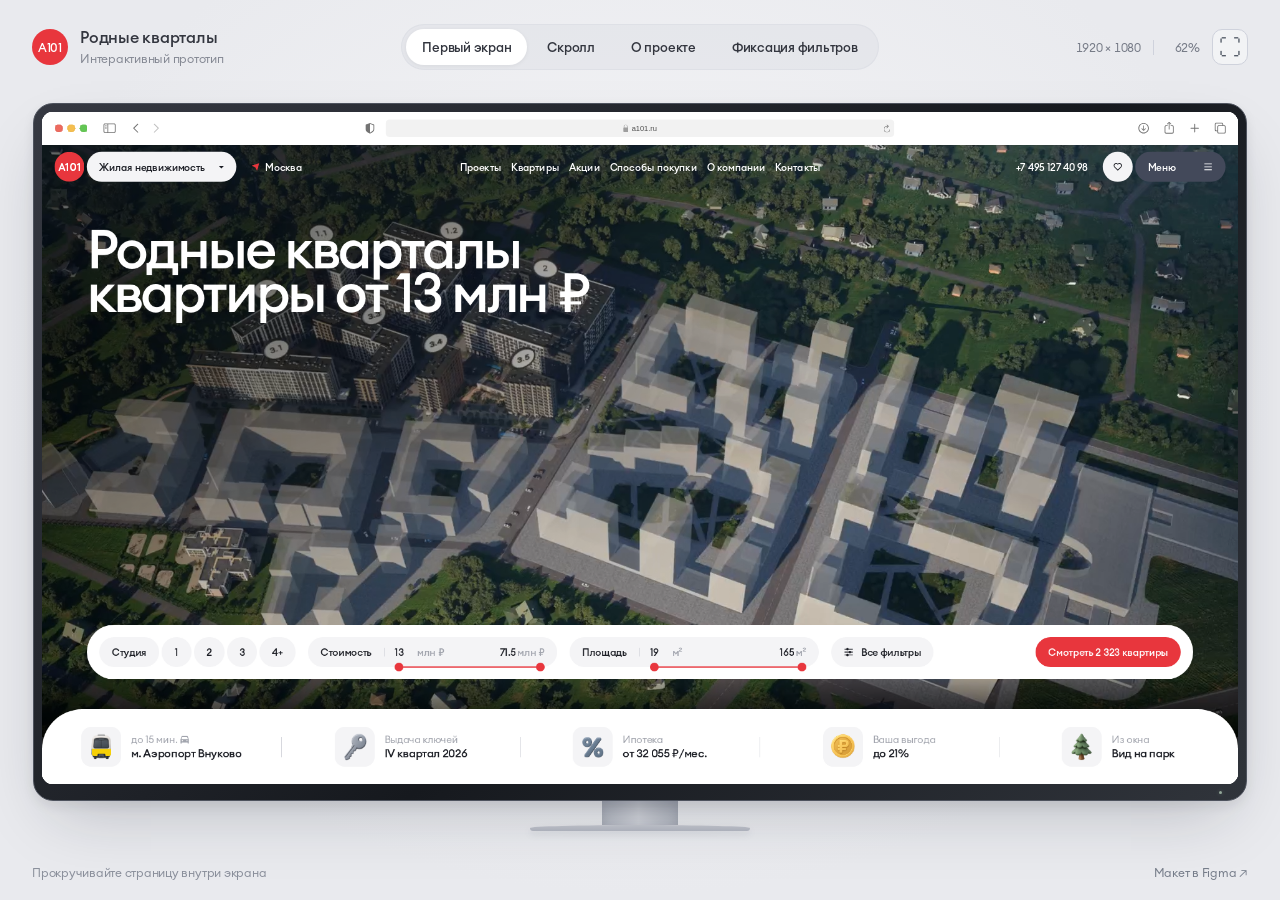
==== index.html @ 9bde7271 "Add files via upload" ====
<!doctype html>
<html lang="ru">
<head>
  <meta charset="UTF-8">
  <meta name="viewport" content="width=device-width, initial-scale=1">
  <meta name="description" content="Интерактивный прототип А101 в экране 1920 × 1080. Скролл, фильтры и состояния страницы проекта.">
  <title>А101 — Родные кварталы · прототип 1920 × 1080</title>
  <link rel="icon" href="assets/52746.svg" type="image/svg+xml">
  <link rel="stylesheet" href="viewer.css">
  <script src="viewer.js" defer></script>
</head>
<body>
  <header class="viewer-header">
    <div class="viewer-project"><span class="viewer-brand">А101</span><div><h1>Родные кварталы</h1><p>Интерактивный прототип</p></div></div>
    <nav class="viewer-states" aria-label="Состояния прототипа"><button data-scene="top" aria-pressed="true">Первый экран</button><button data-scene="early" aria-pressed="false">Скролл</button><button data-scene="middle" aria-pressed="false">О проекте</button><button data-scene="about" aria-pressed="false">Фиксация фильтров</button></nav>
    <div class="viewer-tools"><span class="viewer-dimensions">1920 × 1080</span><span id="viewer-scale" class="viewer-scale" aria-label="Масштаб экрана">100%</span><button class="fullscreen-button" id="fullscreen-button" aria-label="На весь экран" title="На весь экран">⛶</button></div>
  </header>
  <main id="viewer-area" class="viewer-area" aria-label="Макет экрана">
    <div class="monitor">
      <div class="screen-frame"><div class="screen-window" id="screen-window"><iframe id="prototype-frame" src="scene.html" title="Интерактивная страница проекта, экран 1920 на 1080" width="1920" height="1080" loading="eager" allow="autoplay; fullscreen"></iframe></div><span class="monitor-led" aria-hidden="true"></span></div>
      <div class="monitor-neck" aria-hidden="true"></div><div class="monitor-base" aria-hidden="true"></div>
    </div>
  </main>
  <footer class="viewer-footer"><span>Прокручивайте страницу внутри экрана</span><a href="https://www.figma.com/design/fknoyjL2gAd5ZjOf4hX5qn/?node-id=2108-5310" target="_blank" rel="noopener noreferrer">Макет в Figma ↗</a></footer>
</body>
</html>
---- viewer.css ----
@font-face{font-family:Euclid;src:url('assets/EuclidCircularA-Regular.otf') format('opentype');font-weight:400;font-style:normal;font-display:swap}
@font-face{font-family:Euclid;src:url('assets/EuclidCircularA-Medium.otf') format('opentype');font-weight:500;font-style:normal;font-display:swap}
*{box-sizing:border-box}html,body{margin:0;height:100%;overflow:hidden}body{font-family:Euclid,Arial,sans-serif;color:#33363f;background:radial-gradient(ellipse at 50% 42%,#f6f6f8 0%,#e9eaee 70%);font-synthesis:none;-webkit-font-smoothing:antialiased;display:grid;grid-template-rows:auto minmax(0,1fr) auto;gap:18px;padding:24px 32px 18px;letter-spacing:-.24px}button,a{-webkit-tap-highlight-color:transparent}button{font:inherit;letter-spacing:inherit;border:0;cursor:pointer;color:inherit;background:none}button:focus-visible,a:focus-visible{outline:2px solid #e8363d;outline-offset:4px}button:hover{background:#ffffffcc}a{color:inherit;text-decoration:none}a:hover{color:#e8363d}.viewer-header{display:flex;align-items:center;justify-content:space-between;gap:24px;min-height:44px}.viewer-project{display:flex;align-items:center;gap:12px;min-width:240px}.viewer-brand{display:grid;place-items:center;width:36px;height:36px;border-radius:50%;background:#e8363d;color:white;font-size:12px;font-weight:500;letter-spacing:-.4px}.viewer-project h1{margin:0;font-size:16px;line-height:1.2;font-weight:500}.viewer-project p{margin:4px 0 0;font-size:12px;color:#858994}.viewer-states{display:flex;align-items:center;gap:4px;padding:4px;background:#dedfe680;border:1px solid #d7d9e180;border-radius:100px}.viewer-states button{padding:10px 16px;border-radius:100px;background:transparent;font-size:13px;font-weight:500;white-space:nowrap;transition:background .15s,box-shadow .15s}.viewer-states button[aria-pressed=true]{background:white;box-shadow:0 1px 4px #1b1d2410}.viewer-tools{display:flex;align-items:center;justify-content:flex-end;gap:12px;min-width:240px;color:#757a86;font-size:12px;font-variant-numeric:tabular-nums}.viewer-dimensions{padding-right:12px;border-right:1px solid #cfd2dc}.viewer-scale{min-width:34px;text-align:right}.fullscreen-button{width:36px;height:36px;padding:0;border:1px solid #cfd2dc;border-radius:10px;background:#ffffff66;color:#555c68;font-size:22px}.viewer-area{min-height:0;min-width:0;display:flex;align-items:center;justify-content:center}.monitor{display:flex;flex-direction:column;align-items:center;flex-shrink:0}.screen-frame{position:relative;padding:8px 8px 16px;border-radius:20px;background:linear-gradient(135deg,#363942,#16191e 56%,#30343b);border:1px solid #4e535e;box-shadow:0 28px 64px -20px #141a273b,0 5px 12px #141a2714}.screen-window{position:relative;width:1920px;height:1080px;overflow:hidden;border-radius:11px;background:white;isolation:isolate}.screen-window iframe{position:absolute;top:0;left:0;display:block;width:1920px;height:1080px;border:0;transform-origin:top left;background:white}.monitor-led{position:absolute;bottom:6px;right:24px;width:3px;height:3px;border-radius:50%;background:#94a899;box-shadow:0 0 4px #a4c6ae55}.monitor-neck{width:76px;height:24px;background:linear-gradient(90deg,#b2b6c0,#d0d2d9 48%,#afb3bd);box-shadow:inset 0 7px 8px #5b647329}.monitor-base{width:220px;height:6px;border-radius:50% 50% 3px 3px;background:linear-gradient(#c6c9d1,#b5b9c3);box-shadow:0 3px 7px #606a8126}.viewer-footer{display:flex;justify-content:space-between;gap:16px;font-size:12px;line-height:18px;color:#8b909c}.viewer-footer a{color:#777e8b}
@media(min-width:2800px){body{padding:32px 48px 24px;gap:24px}}
@media(max-width:1100px){body{padding:16px;gap:12px}.viewer-header{flex-wrap:wrap;gap:12px}.viewer-project,.viewer-tools{min-width:0}.viewer-states{order:3;justify-content:center;width:100%}.viewer-states button{flex:1}.screen-frame{border-radius:14px}.screen-window{border-radius:7px}}
@media(max-width:560px){body{padding:12px;gap:8px}.viewer-states button{padding:8px;font-size:10px}.viewer-project h1{font-size:14px}.viewer-brand{width:30px;height:30px;font-size:11px}.viewer-dimensions{display:none}.viewer-footer{font-size:10px}.monitor-neck{height:18px}.monitor-base{width:160px}}
@media(prefers-reduced-motion:reduce){*{transition:none!important}}
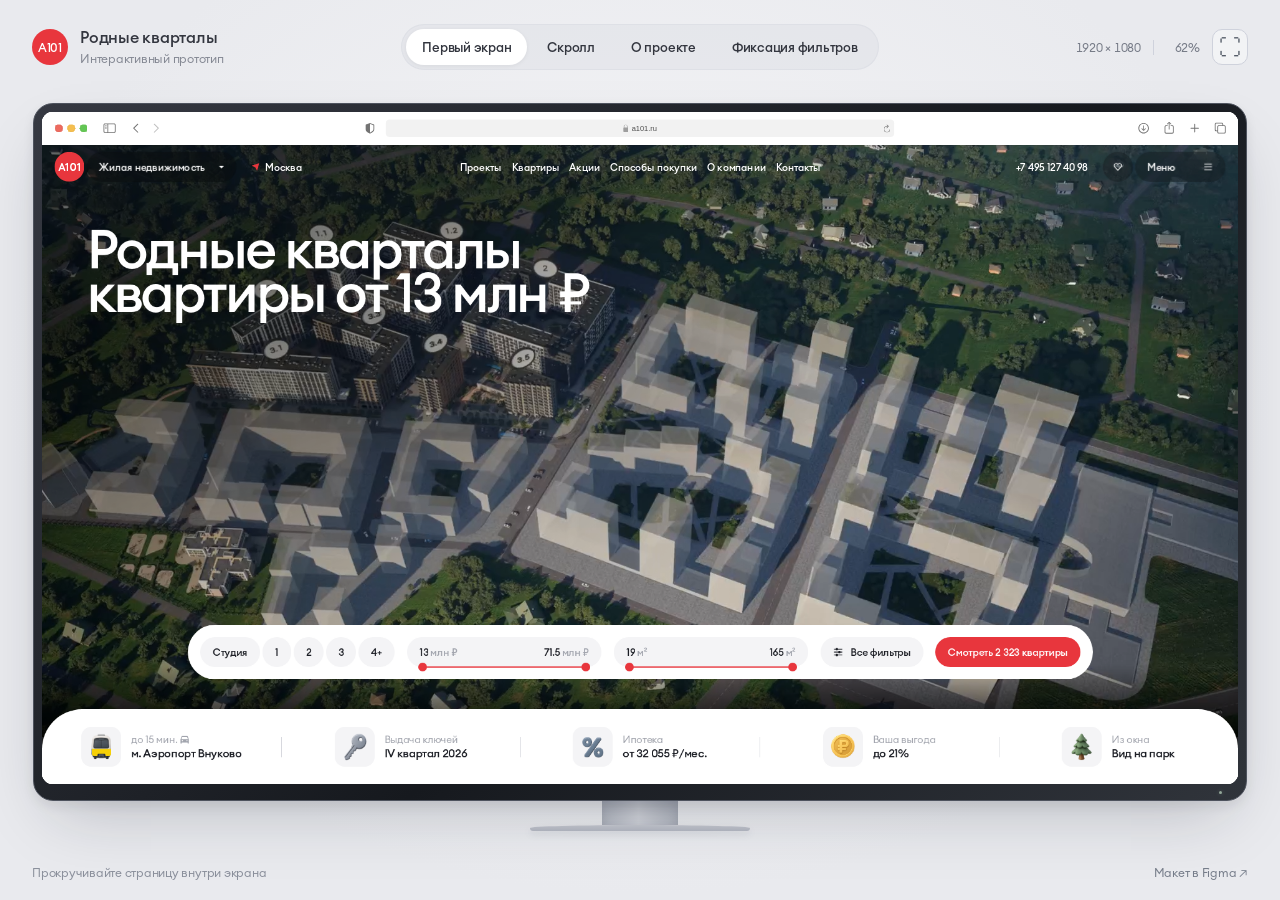
==== commit 0319e465: "Add files via upload" ====
--- a/index.html
+++ b/index.html
@@ -17,7 +17,7 @@
   </header>
   <main id="viewer-area" class="viewer-area" aria-label="Макет экрана">
     <div class="monitor">
-      <div class="screen-frame"><div class="screen-window" id="screen-window"><iframe id="prototype-frame" src="scene.html" title="Интерактивная страница проекта, экран 1920 на 1080" width="1920" height="1080" loading="eager" allow="autoplay; fullscreen"></iframe></div><span class="monitor-led" aria-hidden="true"></span></div>
+      <div class="screen-frame"><div class="screen-window" id="screen-window"><iframe id="prototype-frame" src="scene.html?v=filter-video-20261025" title="Интерактивная страница проекта, экран 1920 на 1080" width="1920" height="1080" loading="eager" allow="autoplay; fullscreen"></iframe></div><span class="monitor-led" aria-hidden="true"></span></div>
       <div class="monitor-neck" aria-hidden="true"></div><div class="monitor-base" aria-hidden="true"></div>
     </div>
   </main>
